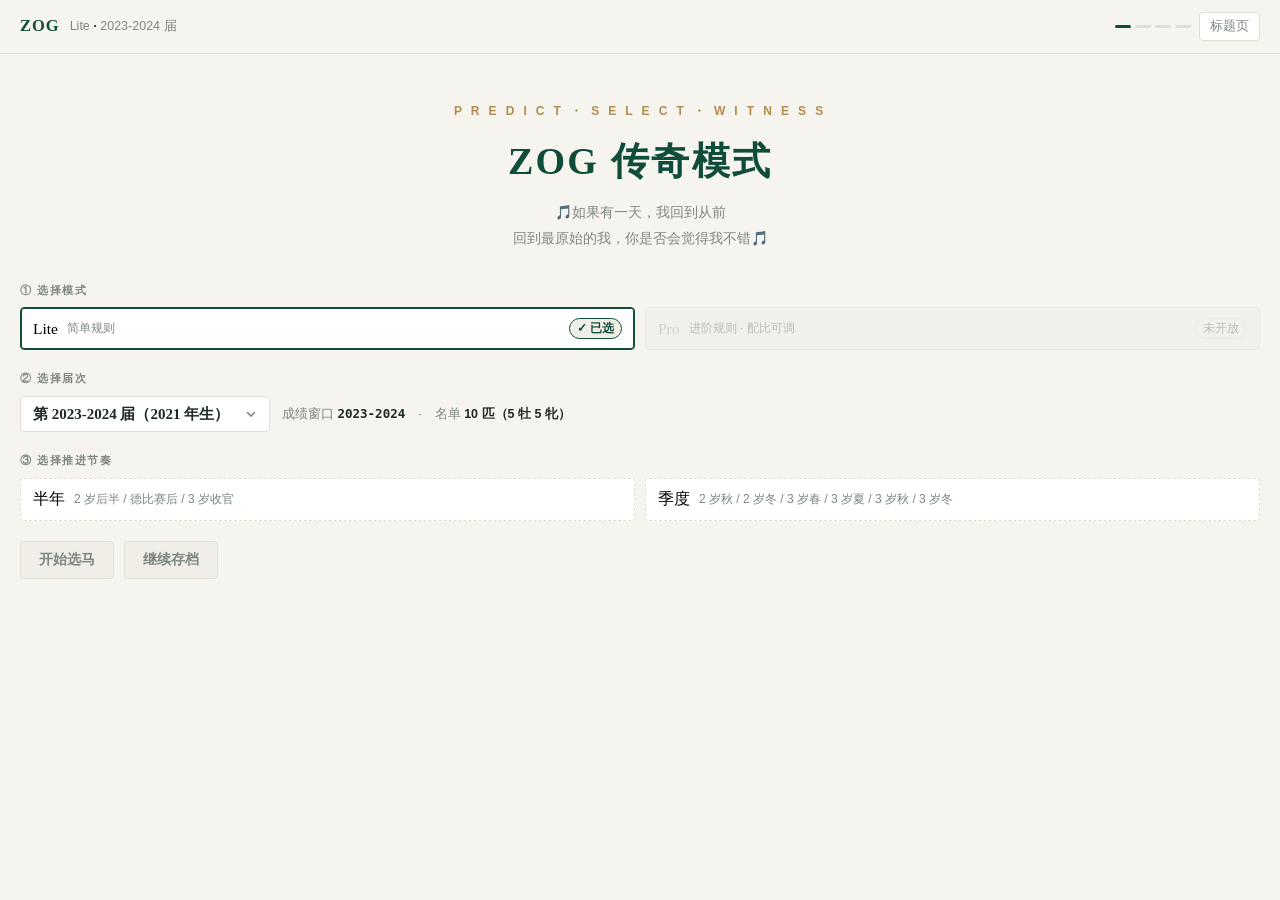
==== app/index.html @ cdb31a32 "修复窄屏明细表与选马弹窗：马名不再竖排 + 滚动不再错位 + IF 卡片去动作词 - 明细表 .c-name / .c-sex / .c-age 的 class 只写在 <th> 上，数据行 <td>" ====
<!doctype html>
<html lang="zh-Hans">
<head>
<meta charset="utf-8">
<meta name="viewport" content="width=device-width,initial-scale=1">
<title>ZOG 传奇模式</title>
<!-- 设计系统从 prototype/app.html 原样抽出，未作改动；本前端专用的追加规则在文件末尾 -->
<link rel="stylesheet" href="styles.css?v=0.44">
</head>
<body>

<header class="topbar">
  <div class="inner">
    <div class="l">
      <span class="brand">ZOG</span>
      <span class="meta" id="topMeta"></span>
    </div>
    <div class="r">
      <div class="steps" id="topSteps"></div>
      <button class="mini" id="btnHome">标题页</button>
    </div>
  </div>
</header>

<main id="app"></main>

<div class="modal" id="modal">
  <div class="sheet">
    <div class="sh">
      <h3 id="mTitle">标题</h3>
      <button class="x" id="mClose">×</button>
    </div>
    <div class="sb" id="mBody"></div>
  </div>
</div>

<!-- 抽取弹窗（2026-09-13 用户口径：名单升为主区、候选收进弹窗、抽取入口长在空位上）：
     必须挂在 #app 之外 —— 选卡/换池都会触发 #app 整树重绘，挂里面会被冲掉。
     与 #modal 分开是有意的：#modal 的 closeModal() 带「IF 世界线挂起」语义，抽取弹窗不该牵扯其中。
     主体 #pkBody 由 renderPick() 重绘；吸底条是静态节点，只改文案与 disabled。
     ⚠️ 「确认加入名单」这颗键必须带 data-confirm：pickModal 的事件委托按它匹配
     （见 app.js 的 $('pickModal') 监听），属性丢了就是「点了没反应」的死键。 -->
<div class="modal" id="pickModal">
  <div class="sheet pick">
    <div class="sh">
      <h3 id="pkTitle">抽取候选</h3>
      <button class="x" id="pkClose">×</button>
    </div>
    <div class="pkbody" id="pkBody"></div>
    <div class="pkfoot">
      <div class="pkpick" id="pkPick"></div>
      <button class="btn" id="btnConfirm" data-confirm="1" disabled>确认加入名单</button>
    </div>
  </div>
</div>

<script src="app.js?v=0.44"></script>
</body>
</html>
---- app/styles.css ----
:root{
    --font-sans:-apple-system,BlinkMacSystemFont,"PingFang SC","Hiragino Sans GB","Microsoft YaHei","Segoe UI",sans-serif;
    --font-serif:"Songti SC","SimSun",Georgia,"Times New Roman",serif;
    --font-mono:ui-monospace,SFMono-Regular,Menlo,Consolas,monospace;

    /* 方案 C · 赛马会雅致风（§6.2 定稿） */
    --bg:#f6f4ef; --surface:#ffffff; --surface-2:#f0eee6;
    --text:#1e2a24; --muted:#7d8781; --line:#e3ded2;
    --accent:#0f4c3a; --accent-ink:#fff;
    --gold:#b08d4f; --danger:#8c3a2e;
    --radius:4px;
    --head-font:var(--font-serif); --num-font:var(--font-mono);
    --shadow:0 1px 2px rgba(30,42,36,.05), 0 8px 24px rgba(30,42,36,.06);
  }
  *{box-sizing:border-box}
  html,body{margin:0;padding:0}
  body{
    font-family:var(--font-sans); background:var(--bg); color:var(--text);
    -webkit-font-smoothing:antialiased; font-size:15.5px; line-height:1.6;
    /* 默认 56px 供首帧兜底，脚本量到真实底栏高度后覆盖（固定底栏必须让出等高的滚动空间） */
    padding-bottom:var(--devbar-h, 56px);
  }
  h1,h2,h3,h4{margin:0;font-weight:700}

  /* ============ 通用构件 ============ */
  .lbl{font-size:11px;letter-spacing:.14em;color:var(--muted);font-weight:700;text-transform:uppercase}
  .num{font-family:var(--num-font);font-variant-numeric:tabular-nums}
  .muted{color:var(--muted)}
  .badge{
    display:inline-block;font-size:11.5px;padding:2px 7px;border-radius:99px;
    border:1px solid var(--line);color:var(--muted);background:var(--surface-2);white-space:nowrap;
  }
  .badge.hot{border-color:var(--accent);color:var(--accent);font-weight:700}
  .badge.gold{border-color:var(--gold);color:var(--gold);font-weight:700}
  .badge.bad{border-color:var(--danger);color:var(--danger);font-weight:700}
  .btn{
    font-family:inherit;font-size:14px;padding:9px 18px;border-radius:var(--radius);
    border:1px solid var(--accent);background:var(--accent);color:var(--accent-ink);
    font-weight:700;cursor:pointer;transition:transform .12s ease,opacity .12s ease;
  }
  .btn:hover:not(:disabled){transform:translateY(-1px)}
  .btn:active:not(:disabled){transform:translateY(0)}
  .btn.ghost{background:transparent;color:var(--accent)}
  .btn:disabled,.btn.off{
    background:var(--surface-2);border-color:var(--line);color:var(--muted);
    cursor:not-allowed;font-weight:600;transform:none;
  }
  .panel{background:var(--surface);border:1px solid var(--line);border-radius:var(--radius);overflow:hidden}
  .panel .hd{
    display:flex;align-items:center;justify-content:space-between;gap:8px;
    padding:9px 12px;border-bottom:1px solid var(--line);background:var(--surface-2);
  }
  .panel .hd b{font-family:var(--head-font);font-size:14px;letter-spacing:.02em}
  .panel .hd span{font-size:12px;color:var(--muted)}
  .bar{display:block;height:5px;border-radius:99px;background:var(--surface-2);overflow:hidden;margin-top:4px}
  .bar i{display:block;height:100%;background:var(--accent)}
  .bar.g i{background:var(--gold)}

  /* 表格 */
  table.rows{width:100%;border-collapse:collapse}
  table.rows th{
    font-size:11px;font-weight:700;letter-spacing:.08em;color:var(--muted);
    text-align:left;padding:6px 8px;border-bottom:1px solid var(--line);white-space:nowrap;
  }
  table.rows td{font-size:13px;padding:8px;border-bottom:1px solid var(--line);vertical-align:middle}
  table.rows tr:last-child td{border-bottom:none}
  table.rows tr:nth-child(even) td{background:var(--surface-2)}
  table.rows .c-no{font-family:var(--num-font);font-weight:700;width:34px}
  table.rows .c-score{font-family:var(--num-font);font-weight:700;text-align:right;white-space:nowrap}
  table.rows .rec{font-family:var(--num-font);letter-spacing:.04em;white-space:nowrap}
  /* 厩舎・馬主（2026-09-11 追加两列）：厩舎（片假名/汉字调教师名）不折行，未披露的「？？」用灰字；
     馬主名可能很长（如 ノルマンディーサラブレッドレーシング），允许折行，免得把整表撑宽 */
  table.rows .c-stab{white-space:nowrap}
  table.rows .c-own{white-space:normal;line-height:1.35}
  /* 结算页姓名类列 nowrap 兜底：单列时表格宽 1240px 足够横排；
     即便退到更窄屏、走 .tw 横向滚动，也不让日文长名一字一行竖排。
     【2026-09-13 修「明细表马名折成很多行」】这两条规则**一直只命中了表头** ——
     表头写的是 <th class="c-name">，数据行却是裸 <td>，于是 nowrap 从未生效：
     手机上表格下限 650px 被 9 列一分，马名列只剩一两个字的宽度，
     日文（可任意字符处断行）就一字一行竖排起来。
     推演页 rowsForSeason() 与结算页 viewResult() 两处 td 均已补上同名 class。
     ⚠️ 维护判据：姓名类列的 class 必须在 th 与 td 上**成对**出现，只写表头 ＝ 只有表头生效。
     【同日二次定稿 · 折中】补上 nowrap 后竖排没了，但列宽被钉死在最长名的自然宽度上，
     窄屏要横滑得更远。现改为「给一个下限、允许折两行」：7em ≈ 7 个全角字，
     常见马名（5~8 字）正好一行，最长的 11 字（ブリックスアンドモルタル）折两行；
     因为列宽恒 ≥ 7 字，也就永远不会退化成「一字一行」的竖排（那需要列宽 ≈ 1 字）。 */
  table.rows .c-name{white-space:normal;min-width:7em;line-height:1.4}
  table.rows .c-age{white-space:nowrap}
  table.rows tr.void td{opacity:.4;text-decoration:line-through;text-decoration-color:var(--danger)}
  table.rows tfoot td{background:var(--surface-2);border-top:1px solid var(--line);font-weight:700}
  table.rows tr.void td.c-score{color:var(--danger)}
  .voidnote{display:block;font-size:11.5px;color:var(--danger);text-decoration:none;margin-top:2px}
  /* 逐场轨迹 = **明细行的行内展开**（2026-09-11 用户要求）：
     点某匹马那一行 → 该行下方就地展开它的逐场（日期 / 赛事名 / 着顺 / 本賞金），不再单开一块。 */
  table.rows tbody tr.mrow{cursor:pointer}
  table.rows tbody tr.mrow:hover td{background:#f2f7f4}
  table.rows .caret{display:inline-block;width:9px;margin-right:3px;color:var(--muted);
    font-size:10px;transition:transform .18s;transform-origin:50% 50%}
  table.rows tbody tr.mrow.open .caret{transform:rotate(90deg);color:var(--accent)}
  table.rows tbody tr.mrow.open td{background:#f2f7f4}
  table.rows tr.frow{display:none}
  table.rows tr.frow.open{display:table-row}
  /* 只有「刚被点开」的那一行播展开动画；已展开的行在后续重绘里保持静态 */
  table.rows tr.frow.open.into{animation:drop .28s cubic-bezier(.2,.7,.3,1) both}
  table.rows tr.frow>td{background:#f2f7f4!important;padding:8px 12px 10px}
  table.rows tr.frow .race:first-child{border-top:none;margin-top:0;padding-top:0}

  /* ============ 顶栏 ============ */
  .topbar{
    position:sticky;top:0;z-index:40;background:rgba(246,244,239,.94);
    backdrop-filter:blur(8px);border-bottom:1px solid var(--line);
  }
  .topbar .inner{
    max-width:1280px;margin:0 auto;padding:12px 20px;
    display:flex;align-items:center;justify-content:space-between;gap:14px;
  }
  .topbar .l{display:flex;align-items:center;gap:10px;min-width:0}
  .brand{font-family:var(--head-font);font-size:16.5px;font-weight:700;letter-spacing:.06em;color:var(--accent)}
  .topbar .meta{font-size:12.5px;color:var(--muted);white-space:nowrap;overflow:hidden;text-overflow:ellipsis}
  .topbar .meta b{color:var(--text)}
  .topbar .r{display:flex;align-items:center;gap:8px}
  .steps{display:flex;gap:4px}
  .steps i{width:16px;height:3px;border-radius:99px;background:var(--line);display:block}
  .steps i.on{background:var(--accent)}
  .mini{
    font-family:inherit;font-size:12.5px;padding:5px 10px;border-radius:var(--radius);
    border:1px solid var(--line);background:var(--surface);color:var(--muted);cursor:pointer;
  }
  .mini:hover{color:var(--accent);border-color:var(--accent)}

  /* ============ 场景容器 ============ */
  main{max-width:1280px;margin:0 auto;padding:22px 20px 40px}
  .screen{display:none}
  /* 入场动画一律挂在 .into 上（由 render() 按「这一帧真的变了的部件」补标，见脚本 fx）。
     若挂在基础样式上，render() 每次整棵重建子树都会连带重播 —— 表现就是
     「点一条马，页面其他元素也跟着跳一下」（2026-09-11 朋友实测反馈）。
     【2026-09-13 二次修正 · 同一条反馈又回来了】查下来是上面这条规则漏了 section 这一层：
     四个视图的根标签曾把 into 写死成 '<section class="screen on into">'，而 render() 每次都是
     $('app').innerHTML 整树重建 ⇒ 新 section 又带 into ⇒ 页内任何点击（选卡 / 换池 / 确认入栏 /
     展开逐场）都重播一次整页 rise（300ms、6px 上移 + 淡入），观感就是「整个页面元素都在动」。
     2026-09-11 那轮只把动画从基础样式收进 .into，section 这层照旧写死，等于没修掉。
     现在四个视图一律写 (lastFx.page ? ' into' : '') —— 只有真换屏（标题↔选马↔推演↔结算、
     推进节点、开新局）才播整页动画。
     ⚠️ 维护判据：**页内更新**的 render 调用一律不得带 page:true；否则整页又会重播。 */
  .screen.on{display:block}
  .screen.on.into{animation:rise .3s cubic-bezier(.2,.7,.3,1) both}
  @keyframes rise{from{opacity:0;transform:translateY(6px)}to{opacity:1;transform:none}}
  .shead{margin-bottom:18px}
  .shead h2{font-family:var(--head-font);font-size:25px;letter-spacing:.03em}
  .shead p{margin:6px 0 0;font-size:14px;color:var(--muted)}

  /* ============ 1. 标题页 ============ */
  .hero{text-align:center;padding:26px 0 30px}
  .hero .kicker{font-size:12px;letter-spacing:.24em;color:var(--gold);font-weight:700}
  .hero h1{font-family:var(--head-font);font-size:38px;letter-spacing:.06em;margin:10px 0 8px;color:var(--accent)}
  .hero p{margin:0 auto;max-width:520px;font-size:14px;color:var(--muted);line-height:1.85}
  /* 模式选择：一行两格；说明从简，「规则说明」入口在选马页 */
  .modebar{display:grid;grid-template-columns:repeat(2,minmax(0,1fr));gap:10px;margin-bottom:20px}
  @media(max-width:560px){.modebar{grid-template-columns:1fr}}
  .mcard{
    display:flex;align-items:center;gap:9px;width:100%;text-align:left;font-family:inherit;cursor:pointer;
    padding:10px 12px;background:var(--surface);border:1px solid var(--line);border-radius:var(--radius);
    transition:border-color .14s ease;
  }
  .mcard[aria-pressed="true"]{border-color:var(--accent);box-shadow:inset 0 0 0 1px var(--accent)}
  .mcard.off{opacity:.5;cursor:not-allowed;background:var(--surface-2)}
  /* 推进节奏选择卡（2026-09-12）：未选＝虚线边（仍可点），已选＝走上面的 aria-pressed 高亮 */
  .mcard:not(.off)[aria-pressed="false"]{border-style:dashed}
  .mcard .mn{font-family:var(--head-font);font-size:15.5px}
  .mcard .md{flex:1;min-width:0;font-size:12px;color:var(--muted)}

  /* 届次选择：下拉 */
  .selrow{display:flex;align-items:center;gap:12px;flex-wrap:wrap;margin-bottom:20px}
  select.sel{
    appearance:none;-webkit-appearance:none;cursor:pointer;
    font-family:var(--head-font);font-size:15px;font-weight:700;color:var(--text);
    padding:9px 36px 9px 12px;min-width:250px;
    background-color:var(--surface);border:1px solid var(--line);border-radius:var(--radius);
    background-image:url("data:image/svg+xml;charset=utf8,%3Csvg xmlns='http://www.w3.org/2000/svg' width='12' height='12' viewBox='0 0 12 12'%3E%3Cpath d='M2.5 4.5L6 8 9.5 4.5' fill='none' stroke='%237d8781' stroke-width='1.6' stroke-linecap='round'/%3E%3C/svg%3E");
    background-repeat:no-repeat;background-position:right 12px center;
  }
  select.sel:focus{outline:none;border-color:var(--accent);box-shadow:inset 0 0 0 1px var(--accent)}
  .selmeta{font-size:12.5px;color:var(--muted)}
  .selmeta b{color:var(--text)}
  .rules-link{
    background:none;border:none;font-family:inherit;font-size:13px;color:var(--accent);
    text-decoration:underline;cursor:pointer;padding:0;margin-top:2px;
  }
  .titleacts{display:flex;gap:10px;flex-wrap:wrap;align-items:center}

  /* ============ 2. 选马页 ============ */
  /* 2026-09-13 用户口径「名单主区 ＋ 候选弹窗 ＋ 空位入口」：单列，名单占满整幅。
     旧版是「候选铺满主区 ＋ 名单缩在右侧 300px 侧栏十宫格」（.draft 两列栅格）——
     可名单才是玩家要反复读的东西（5 牡 5 牝 / 生産牧場档 / 同父都靠读它来盯），候选却是
     「一次看完就关」的，故两者换位：名单升主区，候选收进弹窗，#app 里不再有 .draft 包裹层。 */
  /* 名单：10 行常驻铺开、空位也照铺（选到第几轮、还差几匹一眼可见，不用去数）。
     抽取入口**长在下一个空位上**：要填的格子本身就是按钮。只有紧接着的那个空位可点 ——
     其余空位仍写「待第 N 轮抽取」，于是点击位置与填入位置永远同一格，
     不会出现「点了第 07 格却填进 04」。 */
  /* ⚠️ 这一组必须带 .mylist 前缀（2026-09-13 修）：明细表的行也叫 tr.mrow（见「推演页」一节），
     无前缀的 .mrow{display:flex} 会把 <tr> 变成 flex 容器 —— 整个明细表当场错位。
     名单行与表格行同名是历史原因，靠前缀隔开。 */
  .mylist{display:flex;flex-direction:column;gap:6px}
  .mylist .mrow{
    display:flex;align-items:center;gap:10px;min-height:52px;padding:9px 12px;min-width:0;
    border:1px dashed var(--line);border-radius:var(--radius);background:var(--surface-2);
    font-size:12.5px;color:var(--muted);
  }
  .mylist .mrow.filled{border-style:solid;background:var(--surface);color:var(--text)}
  .mylist .mrow.pop{animation:pop .4s cubic-bezier(.2,.9,.3,1.2)}
  .mylist .mrow .mno{flex:0 0 22px;font-family:var(--num-font);font-size:12px;color:var(--muted)}
  .mylist .mrow .mnm{flex:0 0 auto;font-family:var(--head-font);font-weight:700;font-size:14px}
  .mylist .mrow .msb{flex:0 0 auto;min-width:0;font-size:12px;color:var(--muted);overflow:hidden;text-overflow:ellipsis;white-space:nowrap}
  /* 父 ・ 生産：**不能用省略号截断** —— 生産牧場名是判断「牧场档」的唯一依据，截掉就等于藏线索。
     故这一格允许折行（日文/中文无空格也自然折），窄屏时它整段落到第二行。 */
  .mylist .mrow .mped{flex:1 1 260px;min-width:0;font-size:12px;color:var(--muted);line-height:1.45}
  .mylist .mrow .mpr{flex:0 0 auto;margin-left:auto;font-family:var(--num-font);font-size:12px;color:var(--muted)}
  /* 空位＝入口：常驻虚线 ＋ 圆圈「＋」—— 不靠 hover 才现身，触屏没有悬停，可点性必须写在脸上 */
  .mylist .mrow.slotbtn{
    border-color:var(--accent);background:var(--surface);color:var(--accent);
    cursor:pointer;font-family:inherit;font-size:12.5px;text-align:left;width:100%;
  }
  .mylist .mrow.slotbtn .mno{color:var(--accent)}
  .mylist .mrow.slotbtn .plus{
    flex:0 0 18px;height:18px;border:1px solid var(--accent);border-radius:50%;
    display:flex;align-items:center;justify-content:center;font-size:13px;line-height:1;
  }
  /* 空位行没有 .mped 兜底，.msb 必须可缩（窄屏 360px 时让「点击抽取…」变省略号，好过整行溢出） */
  .mylist .mrow.slotbtn .msb{flex:0 1 auto;color:var(--accent);font-weight:700}
  .mylist .mrow.slotbtn:hover{background:#eef4f0;border-style:solid}
  .mylist .mrow.slotbtn:active{transform:scale(.995)}
  /* 动作行：只剩「锁定开赛」一件事 —— 抽取入口在空位上，这里不再重复摆一个按钮 */
  .pickact{display:flex;align-items:center;gap:10px;flex-wrap:wrap}
  .pickact .note{font-size:12.5px;color:var(--muted)}
  .candgrid{display:grid;grid-template-columns:repeat(auto-fill,minmax(210px,1fr));gap:10px;align-items:start}
  @media(max-width:767px){.candgrid{grid-template-columns:1fr}}
  /* 【2026-09-13 撤下 .candcell】候选收进抽取弹窗后，.cand 直接挂在 .candgrid 下。
     这个「每卡一个格子」的包裹层原本只为让「卡下浮出的确认条」与卡同列
     （栅格 auto-fill，窗口一宽就是一行 3+ 张；条若横跨整行会被读成「这一行共用一条」）——
     确认条已移到弹窗吸底条，格子随之取消。卡片等高仍由脚本 syncCandHeights()
     量出本批最高的自然高度、写 --cand-min-h 保证（栅格 align-items:start 亦保留）。 */
  .cand{
    background:var(--surface);border:1px solid var(--line);border-radius:var(--radius);
    padding:12px;position:relative;cursor:pointer;font-family:inherit;text-align:left;
    min-height:var(--cand-min-h,0);   /* 由脚本按本批最高自然高度写入（.candgrid 上） */
    transition:transform .14s ease,border-color .14s ease,box-shadow .14s ease;
  }
  /* 候选卡的错峰入场：只在**换页 / 换池**（真的换了一批卡）时播 */
  .cand.into{animation:rise .3s cubic-bezier(.2,.7,.3,1) both}
  .cand:hover{transform:translateY(-2px);border-color:var(--accent);box-shadow:var(--shadow)}
  .cand:disabled{cursor:not-allowed;opacity:.45}
  /* 二次确认（2026-09-11）：点卡只「选中」，不直接入名单；下方浮出确认条后才真正加入 */
  .cand.sel{border-color:var(--accent);box-shadow:inset 0 0 0 2px var(--accent),var(--shadow);transform:translateY(-2px)}
  .cand.sel::after{
    content:"✓";position:absolute;top:-7px;right:-7px;width:20px;height:20px;border-radius:99px;
    background:var(--accent);color:var(--accent-ink);font-size:13.5px;font-weight:800;
    display:flex;align-items:center;justify-content:center;box-shadow:var(--shadow);
  }
  .cand .top{display:flex;align-items:baseline;justify-content:space-between;margin-bottom:9px}
  .cand .dname{font-family:var(--head-font);font-size:15px;font-weight:700;letter-spacing:.01em}
  .cand .sex{font-size:12px;color:var(--muted)}
  .cand .sex b{color:var(--text)}
  /* 【2026-09-13 候选卡改「横排成对」】照线上参照版 banushi-game 的 .horse-card-meta
     （实测其 CSS：display:flex;flex-wrap:wrap;gap:4px 10px;font-size:12px；子项写「标签：<b>值</b>」，
     值加粗以在密集小字里区分标签与值）。旧稿「固定 40px 标签列 ＋ 值、每项独占一行」：
     360px 屏上每行白扔 48px 横向（40 标签 ＋ 8 间隙），6 个字段＝6 行 ⇒ 单卡高 ≈250px、
     一屏只塞 2 张多 —— 手机端因此显得又长又碎。
     改后：塞不下才折行。短字段（父 / 母父 / 落札）能两个并排，长字段（生産 / 馬主 / 厩舎）独占一行，
     6 字段实测落到 2~3 行、单卡高 ≈150px。字段集、顺序、披露口径（「？？」淡显）全部不动。
     注：标签后的「：」写在 HTML 里（.k 内），故 .k 要 nowrap —— 冒号与标签不能拆到两行。 */
  .kvs{display:flex;flex-wrap:wrap;gap:4px 10px}
  .kv{display:inline-flex;align-items:baseline;font-size:12.5px;line-height:1.5;min-width:0}
  .kv .k{color:var(--muted);white-space:nowrap}
  .kv .v{color:var(--text);font-weight:700;min-width:0;overflow-wrap:anywhere}
  .kv .v.hide{color:var(--muted);letter-spacing:.1em}
  .kv .v.price{font-family:var(--num-font)}
  /* 血统徽章（2026-09-11 起回到候选卡）：牝系近亲重赏标签 + 5 代 cross 摘要 */
  .badges{display:flex;flex-wrap:wrap;gap:5px;margin-top:9px}
  /* 【2026-09-13 手机端再收一档】横排成对已把 6 行压到 2~3 行，这里再挤掉纵向空气：
     卡片内边距上下 12→10px（左右保持 12px，值贴边反而不清爽）、字段行间隙 4→3px、
     标题行与徽章行的上间距 9→7px。目标 ＝ 360px 屏「一屏看到 4 张卡」。
     注：本块必须写在 .cand / .kvs / .badges 基础规则**之后**（同权重、后写者胜），
     否则会被上面刚改的横排规则覆盖掉。 */
  @media(max-width:767px){
    .cand{padding:10px 12px}
    .cand .top{margin-bottom:7px}
    .kvs{gap:3px 9px}
    .badges{margin-top:7px}
  }
  /* 【已停用 · 2026-09-13】确认条 .confirmbar（含 ::before 小箭头、.into 入场、.btn 等宽）：
     选中卡下方浮出的「确认加入名单 ／ 取消」两个键。确认动作上移到抽取弹窗的**吸底条**后，
     这张条失去宿主（它依附 .candcell 与候选常驻区）；且用户裁定取消键多余 ——
     撤选的出口本来就有两个，都比一个按钮省事：① 再点同一张卡（选卡是开关）；② 关窗。
     留档备查：若日后回到「候选常驻主区」，把它连同 .candcell 一起原样搬回来即可。 */
  .sidenote{margin-top:8px;font-size:12px;color:var(--muted);line-height:1.65}
  /* 【已停用 · 2026-09-13】名单栏侧栏那一组：.roster（吸顶 300px 侧栏）/
     .sexcount（牡・牝・合计计数条）/ .slots ・.slot ・.sn ・.ss ・.sp（10 宫格名单）/
     .fillednote（满员后替换候选区的提示，而候选区已收进弹窗）。
     撤下 .roster 的是「名单主区」这个口径；.sexcount 的实时计数则是另一条单独裁定：
     把三类约束摊成常驻计数栏，等于替玩家把判断做了 —— 信息给够，玩家自己会看。
     现在这两类计数只在**抽取弹窗的候选条**上出现一次（见 .pkneed），关窗即消失。
     名单本身改为 .mylist ・.mrow 行式铺开（见「选马页」一节的注释）。
     仅 @keyframes pop 保留 —— 名单行 .mrow.pop 仍要播这一下。 */
  @keyframes pop{0%{transform:scale(.86)}60%{transform:scale(1.06)}100%{transform:scale(1)}}

  /* ============ 3. 推演页 ============ */
  .timeline{display:grid;grid-template-columns:repeat(3,1fr);gap:0;margin-bottom:16px}
  .tl{border-top:2px solid var(--line);padding-top:9px;position:relative}
  .tl.on{border-color:var(--accent)}
  .tl .tk{font-size:11px;letter-spacing:.12em;color:var(--muted);font-weight:700}
  .tl.on .tk{color:var(--accent)}
  .tl h4{font-family:var(--head-font);font-size:14.5px;margin-top:3px}
  .tl p{margin:3px 0 0;font-size:12px;color:var(--muted)}
  .noderow{display:flex;gap:10px;flex-wrap:wrap;margin-bottom:16px}
  .stack{display:flex;flex-direction:column;gap:12px}
  .fold{border:1px solid var(--line);border-radius:var(--radius);background:var(--surface);overflow:hidden}
  .fold>summary{
    padding:10px 12px;background:var(--surface-2);cursor:pointer;list-style:none;
    display:flex;align-items:center;justify-content:space-between;gap:10px;
    font-family:var(--head-font);font-size:14px;
  }
  .fold>summary::-webkit-details-marker{display:none}
  .fold>summary span{font-family:var(--font-sans);font-size:12px;color:var(--muted)}
  .fold .body{padding:0}
  .fold .body.pad{padding:12px}
  /* 节点的「逐行落下」：只在**换页 / 推进节点**时播，页内展开逐场不重播整表 */
  table.rows tbody tr.drop.into{animation:drop .42s cubic-bezier(.2,.7,.3,1) both}
  @keyframes drop{from{opacity:0;transform:translateY(-6px)}to{opacity:1;transform:none}}
  .voidbox{
    margin:12px;padding:12px;border:1px solid var(--danger);border-radius:var(--radius);
    background:var(--surface);font-size:13px;line-height:1.8;
  }
  .voidbox .ck{font-size:11px;font-weight:800;letter-spacing:.14em;color:var(--danger)}
  .voidbox p{margin:6px 0 0;color:var(--muted)}
  .voidbox b{color:var(--text)}

  /* 推进条：左下事件入口 + 右下「继续模拟」（2026-09-11 推演页改版） */
  .tl.cur{border-color:var(--gold)}
  .tl.cur .tk{color:var(--gold)}
  .simfoot{display:flex;align-items:center;justify-content:space-between;gap:12px;flex-wrap:wrap;margin-top:14px}
  .simfoot .evs{display:flex;gap:8px;flex-wrap:wrap}
  .simfoot .acts{margin:0;padding:0;border:none}
  .evchip{
    font-family:inherit;font-size:12.5px;padding:5px 11px;border-radius:99px;cursor:pointer;
    border:1px solid var(--line);background:var(--surface);color:var(--muted);
    display:inline-flex;align-items:center;gap:6px;transition:transform .12s ease;
  }
  .evchip:hover{transform:translateY(-1px)}
  .evchip.bad{border-color:var(--danger);color:var(--danger);font-weight:700}
  .evchip.gold{border-color:var(--gold);color:var(--gold);font-weight:700}

  /* ============ 4. 结算页 ============ */
  .scorewrap{display:flex;align-items:flex-end;gap:26px;flex-wrap:wrap;margin:6px 0 20px}
  .scorebig{
    font-family:var(--num-font);font-variant-numeric:tabular-nums;
    font-size:clamp(38px,7vw,58px);line-height:1;font-weight:700;color:var(--accent);
  }
  .scoremeta{font-size:13px;color:var(--muted);line-height:2}
  .scoremeta b{color:var(--gold)}
  /* 结算页双列 / 单列：默认单列堆叠，避免 1280px 视口下表格被压到 700px 内
     导致日文姓名（马名 / 马主 / 厩舎）逐字竖排；≥1400px 才并排，右列 sticky 跟随 */
  .rgrid{display:grid;grid-template-columns:1fr;gap:16px;align-items:start}
  @media(min-width:1400px){.rgrid{grid-template-columns:1.7fr 1fr;gap:18px}}
  .rgrid>.rgrid-side{position:sticky;top:52px;align-self:start;max-height:calc(100vh - 60px);overflow:auto}
  .cutcard{border:1px solid var(--danger);border-radius:var(--radius);background:var(--surface);padding:12px}
  .cutcard .ck{font-size:11px;font-weight:800;letter-spacing:.14em;color:var(--danger)}
  .cutcard h4{margin:7px 0 6px;font-family:var(--head-font);font-size:15px}
  .cutcard p{margin:0;font-size:13px;line-height:1.8;color:var(--muted)}
  .cutcard p b{color:var(--text)}
  .acts{display:flex;gap:10px;flex-wrap:wrap;margin-top:20px;padding-top:16px;border-top:1px solid var(--line)}

  /* IF 卡 */
  .ifcard{
    position:relative;border-radius:var(--radius);padding:12px;margin-top:16px;
    background:#fffdf6;border:1px solid var(--gold);
  }
  .ifcard .iftag{
    position:absolute;top:-8px;left:10px;font-size:10.5px;font-weight:800;letter-spacing:.16em;
    padding:2px 7px;border-radius:2px;background:#5b3a7e;color:#fff;
  }
  .ifcard h4{margin:6px 0 5px;font-size:14px;font-family:var(--head-font)}
  .ifcard p{margin:0;font-size:13px;line-height:1.75;color:var(--muted)}
  .ifcard p.hi{color:var(--text)}
  .ifcard .dis{margin-top:7px;font-size:11px;color:var(--muted);opacity:.9}

  /* ============ 逐场轨迹（2026-09-11 由原「复盘页」合并进推演页 / 结算页） ============ */
  /* 2026-09-11 用户反馈「日期与赛事名贴太近」：日期列原为固定 72px，而 mono 字体下
     10 字符的日期（2023.10.09）已吃掉 ≈66～70px，只剩列间距 8px 撑不开 —— 且字宽一变就压到赛事名。
     改为 auto 取内容自然宽 ＋ 右侧 9px 内边距，与 8px 列间距叠加 ≈ 17px；
     其余列间距不动（只在日期与赛事名之间加宽，避免整行松散）。 */
  .race{display:grid;grid-template-columns:auto minmax(0,1fr) 66px 34px 92px;gap:8px;align-items:center;
    font-size:12.5px;padding:5px 0;border-top:1px solid var(--line);margin-top:6px}
  .race .rd{color:var(--muted);font-family:var(--num-font);white-space:nowrap;padding-right:9px}
  .race .rn{overflow:hidden;text-overflow:ellipsis;white-space:nowrap}
  .race .rj{overflow:hidden;text-overflow:ellipsis;white-space:nowrap}
  .race .rr{font-family:var(--num-font);font-weight:700;text-align:center}
  .race .rp{font-family:var(--num-font);text-align:right;color:var(--muted)}
  .race .rr.win{color:var(--accent)}
  .race .rr.out{color:var(--danger);font-weight:700}
  @media(max-width:767px){
    .race{grid-template-columns:auto minmax(0,1fr) 52px 28px 62px;gap:6px;font-size:12px}
    .race .rd{padding-right:6px}   /* 窄屏等比缩：日期↔赛事名 ≈ 12px */
  }
  /* ============ 开发导航 / 弹窗 ============ */
  .devbar{
    position:fixed;left:0;right:0;bottom:0;z-index:50;
    background:rgba(30,42,36,.96);color:#cfd8d3;backdrop-filter:blur(8px);
    border-top:1px solid rgba(255,255,255,.1);
  }
  .devbar .inner{
    max-width:1280px;margin:0 auto;padding:7px 20px;display:flex;align-items:center;gap:6px;flex-wrap:wrap;
  }
  .devbar .tag{font-size:11px;letter-spacing:.14em;font-weight:700;color:#8fa79c;margin-right:4px}
  .dbtn{
    font-family:inherit;font-size:12.5px;padding:4px 10px;border-radius:99px;cursor:pointer;
    border:1px solid rgba(255,255,255,.16);background:transparent;color:#cfd8d3;
  }
  .dbtn:hover{border-color:#cfd8d3}
  .dbtn.on{background:#b08d4f;border-color:#b08d4f;color:#241d10;font-weight:700}
  .devbar .sp{flex:1}
  .devbar .note{font-size:11.5px;color:#8fa79c}
  /* 底栏高度由脚本量出后写入 --devbar-h（见脚本末尾）。底栏会随宽度换行，
     写死 padding-bottom 必然在某些机型压住内容——实测 360px 宽时底栏高 111px，而 body 只留了 72px。 */

  .modal{
    position:fixed;inset:0;z-index:60;display:none;justify-content:center;
    background:rgba(30,42,36,.44);padding:var(--modal-pad);
    overflow-y:auto;-webkit-overflow-scrolling:touch;overscroll-behavior:contain;
  }
  .modal.on{display:flex;animation:rise .2s ease both}
  /* 【2026-09-13 修「确认键按不到」】居中不再用 align-items:center，改由 .sheet 的
     margin:auto 承担。原因：flex 居中在「子元素比容器高」时会把上下**一起**裁掉，
     而 .modal 是 position:fixed、自己不滚动 ⇒ 被裁掉的底部（吸底确认键）永远够不到。
     改成「装得下就居中、装不下由 .modal 自己滚」后，屏幕再矮也能把确认键滚出来。 */
  .sheet{
    background:var(--surface);border-radius:6px;max-width:660px;width:100%;
    max-height:84vh;max-height:84dvh;overflow:auto;margin:auto;
    box-shadow:0 20px 60px rgba(0,0,0,.3);
  }
  .sheet .sh{
    padding:14px 18px;border-bottom:1px solid var(--line);
    display:flex;align-items:center;justify-content:space-between;gap:12px;
  }
  .sheet .sh h3{font-family:var(--head-font);font-size:16.5px}
  .sheet .sb{padding:18px;font-size:14px;line-height:1.9}
  .sheet .sb h4{font-family:var(--head-font);font-size:14.5px;margin:14px 0 6px}
  .sheet .sb h4:first-child{margin-top:0}
  .sheet .sb ul{margin:6px 0;padding-left:18px}
  .sheet .sb li{margin:4px 0;color:var(--muted)}
  .sheet .sb li b{color:var(--text)}
  .x{background:none;border:none;font-size:19.5px;line-height:1;color:var(--muted);cursor:pointer;padding:2px 4px}
  /* 抽取弹窗（2026-09-13 用户口径：候选从常驻主区收进弹窗，见 index.html 的 #pickModal）：
     比信息弹窗宽（一屏放得下 10 张卡）；卡片区随内容滚，动作条吸底不随滚。 */
  .sheet.pick{
    max-width:1080px;
    /* 吸底动作条必须始终可点：把弹窗高度压进「视口 − 上下留白」，别让底部压住确认键。
       必须用 100dvh 而非 100vh —— 手机浏览器里 100vh ＝ **地址栏收起后**的大视口，
       比真实可见高度高出一截（实测差 60~100px），vh 版会把吸底条整个顶到屏幕外，
       这正是「手机上按不到『确认加入名单』」的直接原因；dvh 随工具栏收放实时变化。
       --modal-pad 必须与 .modal 的 padding 同源，否则高度上限算不准。 */
    max-height:calc(100vh - var(--devbar-h,0px) - var(--modal-pad)*2);
    max-height:calc(100dvh - var(--devbar-h,0px) - var(--modal-pad)*2);
  }
  .pkbody{padding:14px 16px 16px}
  .pkbar{display:flex;align-items:center;justify-content:space-between;gap:10px;margin-bottom:10px;flex-wrap:wrap}
  /* 候选条上的「已选几牡几牝 / 还需几匹」：约束自检栏撤下后，这两个最容易记错的计数
     改成**每次抽候选时给一次** —— 摆在 10 张卡的同一屏上，选完关窗即随它一起去。
     刚好 5 匹转 ok（绿），超了转 ng（红）。 */
  .pkneed{font-size:13px;color:var(--muted);display:flex;align-items:center;gap:6px;flex-wrap:wrap}
  .pkneed b{font-family:var(--num-font);font-size:14.5px;color:var(--text)}
  .pkneed b.ok{color:var(--accent)}
  .pkneed b.ng{color:var(--danger)}
  .pkfoot{
    position:sticky;bottom:0;display:flex;align-items:center;gap:8px;flex-wrap:wrap;
    padding:10px 16px;border-top:1px solid var(--line);background:var(--surface);
  }
  .pkfoot .pkpick{flex:1 1 240px;min-width:0;font-size:13px;color:var(--muted)}
  .pkfoot .pkpick b{font-family:var(--head-font);color:var(--text)}
  /* 明细表横向滚动容器（见下方 .tw） */
  .tw{overflow-x:auto;-webkit-overflow-scrolling:touch}
  .tw>table.rows{min-width:650px}   /* 追加厩舎列后，窄屏横向滑动的宽度下限同步抬高 */
  .tw-hint{display:none}
  @media(max-width:767px){
    .tw-hint{display:block;font-size:11.5px;color:var(--muted);text-align:center;padding:6px 0 2px}
    .devbar .note,.devbar .tag{display:none}
    .devbar .inner{padding:6px 10px;gap:5px}
  }

  /* ============================================================
     ↓↓↓ 以下为「可接数据的前端」追加（app/index.html 专用）
     上面 1~413 行原样抽自 prototype/app.html 的设计系统；除下面这一处外未作改动。
     【2026-09-13 整体字号上调】用户反馈「整体偏小、看着累」，以线上参照版 banushi-game
     实测字号为基准（其主力 12~13.5px、最小 9.5px 仅 1 处；本表当时主力 10.5~11.5px，
     9.5px 却有 11 处）。映射（源 → 新）：8→10、9→10.5、9.5→11、10→11.5、10.5→12、
     11→12.5、11.5→13、12→13.5、12.5→14、13→14.5、13.5→15、14→15.5、14.5→16、
     15→16.5、16→17.5、17→18.5、18→19.5、22→25、34→38，clamp 34/54→38/58。
     共 73 处；微字全部退出 10px 以下。同步放宽会被撑爆的固定尺寸（旧 → 新）：
     .slot min-height 52→58、.roster 吸顶 64→68、.race 列宽 62/30/84→66/34/92
     （窄屏 48/24/54→52/28/62）、.tw 下限 610→650、.sheet 宽 620→660、
     .topbar 内边距 10px→12px（顶栏随之变高，故吸顶位同抬）。
     ============================================================ */

  /* 本前端无底部原型导航条 ⇒ 收回为底栏预留的滚动空间 */
  /* --modal-pad：弹窗四周留白。.modal 与 .sheet.pick 的高度算式**共用**它（见上），
     改一处必须两处同步，否则 .sheet.pick 的高度上限会算错。 */
  :root{--devbar-h:0px;--modal-pad:20px}
  body{padding-bottom:34px}

  /* 同一句话的宽/窄两版：默认给宽版，≤767px 换窄版。
     用处是把「手机上必然折行」的两处文案各自换成短写 ——
     不再是缩小字号（2026-09-13 已按用户口径整体上调过字号，不能再退回去）。 */
  .narrowonly{display:none}
  @media(max-width:767px){
    .wideonly{display:none}
    .narrowonly{display:inline}
  }

  /* 【2026-09-13 窄屏弹窗：把版面还给候选卡】线上实测两件事：
     ① 「确认加入名单」按不到 —— 主因见 .sheet.pick 的 dvh 注释；
     ② 弹窗内的说明文字与动作条吃掉大半屏，一屏只剩 1 张完整卡片。
     逐项挤掉纵向空气（实测 360×560 下弹窗高 544px，固定开销原本 238px）：
     留白 20→8px、标题行 14→9px、候选条压平（.lbl 与弹窗标题「第 N 轮 · 抽取候选」
     重复，窄屏整行省掉）、吸底条改 nowrap —— 原文案把 .pkpick 的下限撑到 240px，
     360px 屏上必然把确认键折到第二行，那正是「老是按不到」的第二个原因。
     注：字号一处未动，只动留白与折行。 */
  @media(max-width:767px){
    :root{--modal-pad:8px}
    #pickModal .sh{padding:9px 12px}
    .pkbody{padding:8px 12px 10px}
    .pkbar{gap:6px 8px;margin-bottom:8px}
    .pkbar .lbl{display:none}
    .pkbar .btn.ghost{padding:6px 10px;font-size:13px}
    .pkfoot{padding:6px 12px;gap:8px;flex-wrap:nowrap}
    /* 【2026-09-13 修「选中/取消时吸底条跳来跳去」】这段文案随选中态在两种长度间切换：
       未选「点卡片选中一匹…」（2 行）／已选中「已选中 ？？の2021 · 牡 2 歳 · 父 …」
       （2~3 行，取决于父名长短）。360px 屏上 .pkpick 只有约 198px 宽，
       遇到 11 字的长父名（如 ブリックスアンドモルタル）就折到第 3 行、高 54px
       —— 高过确认键的约 40px，吸底条随之从 55px 撑到 67px。
       .sheet 是 overflow:auto ＋ margin:auto：吸底条一变高，满一屏时表现为候选区被挤压、
       .sheet 的 scrollHeight 改变令滚动位置错位；不满一屏时整个弹窗还会上下弹一次。
       用户看到的「卡片跳来跳去、像整页都在动」即此。
       这里钉死两行（2.9em ＝ 2 × 1.45，低于确认键高度）：.pkfoot 的高度自此恒由确认键
       决定，文案长短不再参与布局。overflow:hidden 只是兜底 —— 文案已同步去掉与候选区
       说明重复的「（再点取消）」，最长父名下也正好两行。
       宽屏不锁：.pkpick 可用宽 >600px，最长文案也稳在 1 行，本就不跳。 */
    .pkfoot .pkpick{flex:1 1 0;font-size:12.5px;line-height:1.45;height:2.9em;overflow:hidden}
    .pkfoot .btn{flex:0 0 auto;padding:10px 14px;white-space:nowrap}
    .sidenote{font-size:11.5px;line-height:1.5;margin-top:6px}
  }

  /* 时间轴档位数随推进节奏变（半年 3 ／ 季度 6）——原型写死 3 列 */
  .timeline.p6{grid-template-columns:repeat(6,minmax(0,1fr))}
  @media(max-width:900px){.timeline.p6{grid-template-columns:repeat(3,minmax(0,1fr));row-gap:14px}}
  @media(max-width:520px){.timeline.p6{grid-template-columns:repeat(2,minmax(0,1fr))}}

  /* 加载 / 报错 */
  .loadbox{padding:56px 20px;text-align:center;color:var(--muted);font-size:14px;line-height:2}
  .loadbox .spin{
    display:inline-block;width:13px;height:13px;vertical-align:-2px;margin-right:8px;
    border:2px solid var(--line);border-top-color:var(--accent);border-radius:99px;
    animation:spin .75s linear infinite;
  }
  @keyframes spin{to{transform:rotate(360deg)}}
  .errbox{border:1px solid var(--danger);border-radius:var(--radius);background:var(--surface);padding:16px;font-size:14px;line-height:1.9}
  .errbox .ck{font-size:11px;font-weight:800;letter-spacing:.14em;color:var(--danger)}
  .errbox h4{font-family:var(--head-font);font-size:15px;margin:8px 0 6px}
  .errbox pre{
    margin:10px 0 0;padding:10px;background:var(--surface-2);border-radius:var(--radius);
    font-family:var(--num-font);font-size:12.5px;white-space:pre-wrap;word-break:break-all;color:var(--muted);
  }
  .errbox ol{margin:8px 0 0;padding-left:20px;color:var(--muted)}
  .errbox li{margin:3px 0}

  /* 明细表里被移除的那匹马 */
  table.rows tr.gone td{opacity:.42}
  table.rows tr.gone td.c-score{color:var(--danger);text-decoration:line-through;text-decoration-color:var(--danger)}
  .sub{display:block;font-size:11.5px;color:var(--muted);margin-top:2px}
  .sub.bad{color:var(--danger);font-weight:700;text-decoration:none}
  .sub.gold{color:var(--gold);font-weight:700}
  /* 血统列：父 / 母各占一行（母在节点 2 前恒「？？」） */
  td.c-ped{font-size:12.5px;line-height:1.5;min-width:150px}
  td.c-ped .hide{color:var(--muted);letter-spacing:.08em}
  /* 贡献占比条 */
  td.c-share{width:88px}
  td.c-share .bar{margin-top:0}

  /* 结算页「那一刀」复用 .cutcard；IF 卡可叠多张 */
  .ifstack>.ifcard{margin-top:16px}
  .ifstack>.ifcard:first-child{margin-top:0}
  .ifcard .opline{
    font-family:var(--num-font);font-size:12.5px;color:var(--text);
    background:var(--surface-2);border-radius:var(--radius);padding:6px 8px;margin:7px 0 0;line-height:1.7;
  }
  .ifcard .opline i{font-style:normal;color:var(--gold);font-weight:700}
  /* 【2026-09-13】卡片下半块收进「その影響」标头：明细与分数是同一条因果，
     原先拆成两块 —— 明细各自带动词、末尾另挂「影响分数：有／无」，读起来像在报账（用户意见）。
     明细行只陈述事实（不带动作词），标头用日文，与马名 / 赛事名同一质感。 */
  .ifcard .ifimpact{margin-top:11px;border-top:1px dashed var(--line);padding-top:9px}
  .ifcard .ifimplabel{display:block;font-size:10.5px;font-weight:800;letter-spacing:.18em;color:var(--gold)}
  .ifcard .ifscore{font-size:12px;color:var(--muted);padding-top:7px;line-height:1.7}
  .ifcard .ifscore.hot{color:var(--gold);font-weight:700}

  /* 候选卡里「不可见」的字段（马主 / 厩舎未披露） */
  .kv .v.gone{color:var(--muted);letter-spacing:.12em}

  /* 【已停用 · 2026-09-13】.slot .sg（名单槽空位里的「需牡 N 匹」指示）：
     随 10 宫格名单一起撤下 —— 空位现在写「空位 · 待第 N 轮抽取」，
     而「还需几牡几牝」只在抽取弹窗的候选条上给一次（见 .pkneed）。 */

  /* 推演页表尾总分 */
  table.rows tfoot td.c-sum{font-family:var(--num-font);font-size:14.5px;text-align:right;color:var(--accent)}
  table.rows tfoot td.c-sum.pend{color:var(--muted)}
  .racemore{font-size:12px;color:var(--muted);padding-top:6px}

  /* 【已停用 · 2026-09-13】名单栏自检那一组（.selfcheck ・sc-hd ・sc-row ・sc-k ・sc-v ・.bgrp）：
     2026-09-13 早先按「玩家反馈选完没处看牧场信息，很容易忘记、掉进陷阱」把三类约束
     （性別 / 牧场档 / 同父）的机械计数摊成常驻栏；同日用户裁定**撤下** ——
     把计数实时摊出来，等于替玩家把判断做了；信息给够，玩家自己会看。
     三类约束现只在页面上留一句「规则」（不是实时计数，见 viewDraft 的 .sidenote），
     而「已选几牡几牝 / 还需几匹」随抽取弹窗给一次（见 .pkneed）。
     仅 .tier 保留 —— 「我的牧场」弹窗仍在用。 */
  /* 档位复核标签：只在「玩家自己名单」上出现（我的牧场弹窗） */
  .tier{
    display:inline-block;margin-left:5px;padding:0 5px;border-radius:99px;font-size:10.5px;
    border:1px solid var(--line);background:var(--surface);color:var(--muted);white-space:nowrap;
  }
  .tier.t1{border-color:var(--accent);color:var(--accent);font-weight:700}
  .tier.t2{border-color:var(--gold);color:var(--gold);font-weight:700}
  /* 【已停用 · 2026-09-13】.slot .sbr（名单槽里的生産牧場行）：随 10 宫格名单撤下。
     新名单的同一件事落在 .mrow .mped 上 —— 那里同样要保证长名
     （社台コーポレーション白老ファーム）可折行、不被省略号吃掉，
     但**不用 word-break:break-all**：行式名单整幅宽，日文/中文自然折行即可。 */
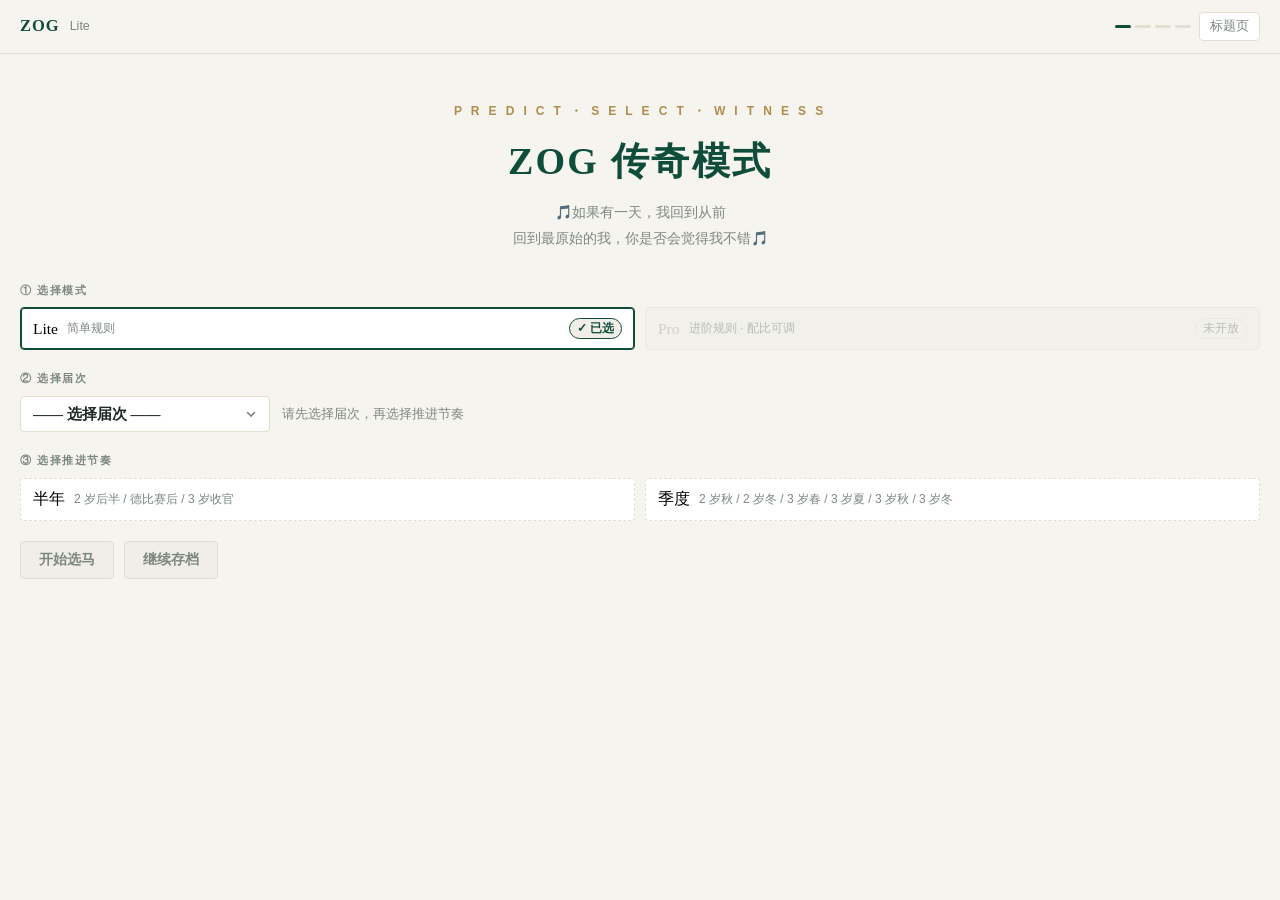
==== commit 95d9e6cf: "上线四届全量包 + 首页届次默认置空：新增 2014/2018 届（レイデオロ、エフフォーリア世代），rng 改届独立播种故 2021/2022 数据包随之重生成；首页下拉停在占位项、boot 不再预" ====
--- a/app/index.html
+++ b/app/index.html
@@ -5,7 +5,7 @@
 <meta name="viewport" content="width=device-width,initial-scale=1">
 <title>ZOG 传奇模式</title>
 <!-- 设计系统从 prototype/app.html 原样抽出，未作改动；本前端专用的追加规则在文件末尾 -->
-<link rel="stylesheet" href="styles.css?v=0.44">
+<link rel="stylesheet" href="styles.css?v=0.53">
 </head>
 <body>
 
@@ -54,6 +54,6 @@
   </div>
 </div>
 
-<script src="app.js?v=0.44"></script>
+<script src="app.js?v=0.53"></script>
 </body>
 </html>
--- a/app/styles.css
+++ b/app/styles.css
@@ -66,12 +66,24 @@
   table.rows tr:last-child td{border-bottom:none}
   table.rows tr:nth-child(even) td{background:var(--surface-2)}
   table.rows .c-no{font-family:var(--num-font);font-weight:700;width:34px}
-  table.rows .c-score{font-family:var(--num-font);font-weight:700;text-align:right;white-space:nowrap}
+  table.rows .c-score{font-family:var(--num-font);font-weight:700;text-align:right;white-space:nowrap;min-width:112px}
+  /* c-score 里现在排两段数字（+X 与累计分，见 .zinc），112px 保住最宽形（+1,234 12,345）不折行 */
   table.rows .rec{font-family:var(--num-font);letter-spacing:.04em;white-space:nowrap}
   /* 厩舎・馬主（2026-09-11 追加两列）：厩舎（片假名/汉字调教师名）不折行，未披露的「？？」用灰字；
      馬主名可能很长（如 ノルマンディーサラブレッドレーシング），允许折行，免得把整表撑宽 */
   table.rows .c-stab{white-space:nowrap}
   table.rows .c-own{white-space:normal;line-height:1.35}
+  /* 【2026-09-15】転厩/馬主変更角标（名字后的红色 new）与周期得分增量（累计分左侧的红色 +X）：
+     new 做成斜体小上标贴在名字右上；+X 小一号、紧贴累计分左侧。分数列 nowrap 已有，
+     再给 min-width 保住「+增量 累计分」整行不折（2026-09-15 用户裁定：拓宽列宽、分数不换行）。 */
+  table.rows .tagnew{display:inline-block;font-size:10px;font-weight:800;letter-spacing:.04em;
+    color:var(--danger);vertical-align:2px;margin-left:3px;font-style:italic}
+  /* +X 与累计分各占一个**固定最小宽度的右对齐槽**（.zinc / .sctot）：只有 zinc 定宽还不够 ——
+     它的右边缘贴着累计分的左边缘，分数位数不同时 +X 仍跟着浮动（2026-09-15 用户二报「没对齐」）。
+     两个槽都定宽右对齐后，+X 与累计分各自竖成一条整齐的列。无增量行只有 .sctot，仍贴列右缘。 */
+  table.rows .zinc{display:inline-block;min-width:3.6em;text-align:right;
+    font-size:11.5px;font-weight:700;color:var(--danger);margin-right:8px}
+  table.rows .sctot{display:inline-block;min-width:3.4em;text-align:right}
   /* 结算页姓名类列 nowrap 兜底：单列时表格宽 1240px 足够横排；
      即便退到更窄屏、走 .tw 横向滚动，也不让日文长名一字一行竖排。
      【2026-09-13 修「明细表马名折成很多行」】这两条规则**一直只命中了表头** ——
@@ -478,7 +490,7 @@
   .pkfoot .pkpick b{font-family:var(--head-font);color:var(--text)}
   /* 明细表横向滚动容器（见下方 .tw） */
   .tw{overflow-x:auto;-webkit-overflow-scrolling:touch}
-  .tw>table.rows{min-width:650px}   /* 追加厩舎列后，窄屏横向滑动的宽度下限同步抬高 */
+  .tw>table.rows{min-width:720px}   /* 追加厩舎列后抬高；2026-09-15 再抬 70px 给分数列的 +X 增量 */
   .tw-hint{display:none}
   @media(max-width:767px){
     .tw-hint{display:block;font-size:11.5px;color:var(--muted);text-align:center;padding:6px 0 2px}
